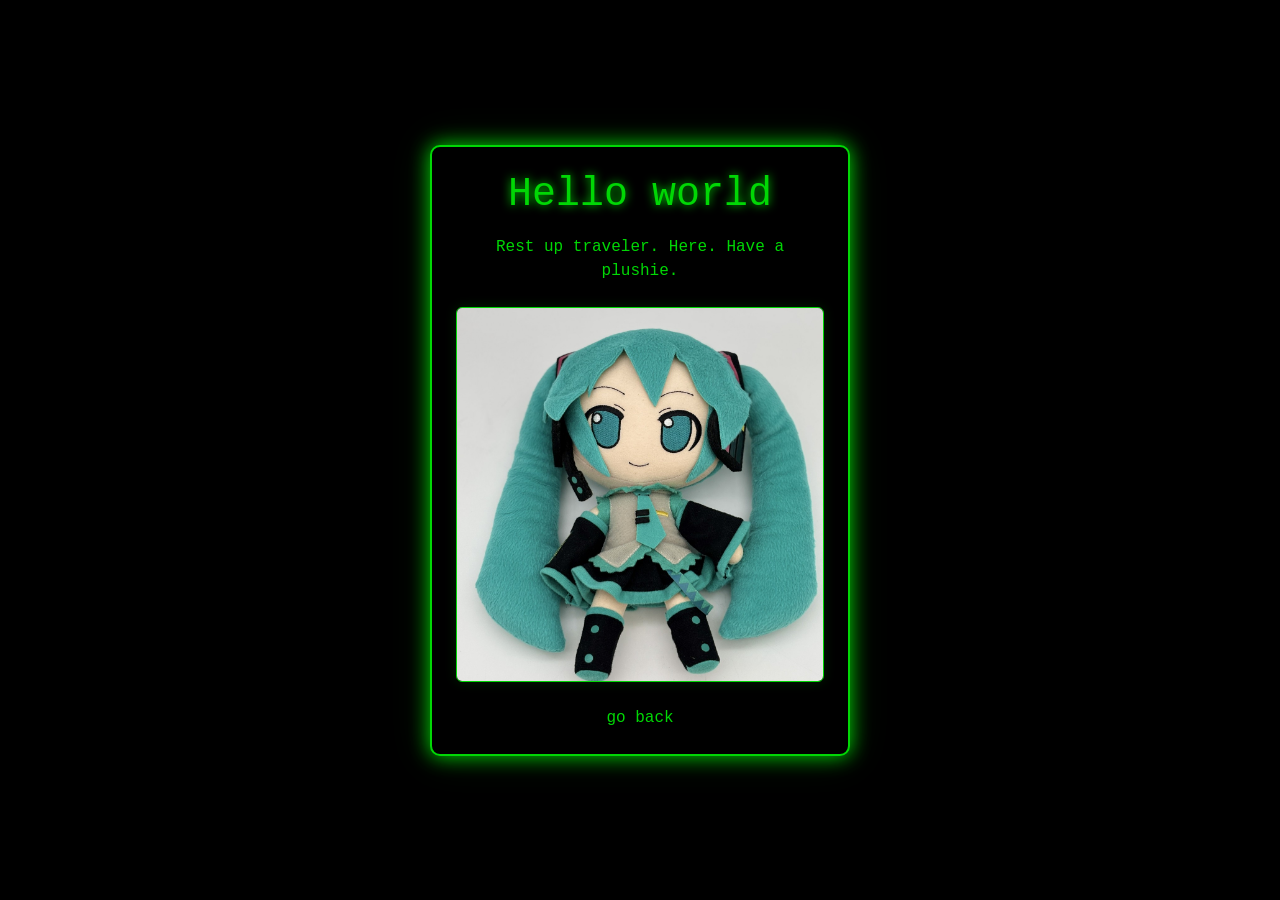
==== heelo.html @ 29fcb263 "first commit" ====
<!DOCTYPE html>
<html lang="sk">
<head>
    <meta charset="UTF-8">
    <meta name="viewport" content="width=device-width, initial-scale=1.0">
    <title>Hello world</title>
    <link href="https://cdn.jsdelivr.net/npm/bootstrap@5.3.3/dist/css/bootstrap.min.css" rel="stylesheet">
    <link rel="stylesheet" href="style.css">
</head>
<body class="d-flex align-items-center justify-content-center min-vh-100">

    <div class="hack-card p-4 text-center">
        <h1 class="mb-3">Hello world</h1>
        <p class="mb-4">Rest up traveler. Here. Have a plushie.</p>
        <img src="miku.jpg" alt="Hatsune Miku marketable plushie" class="img-fluid rounded hack-img mb-3">
        <a href="form.html" class="d-block hack-link mt-2">go back</a>
    </div>

    <script src="https://cdn.jsdelivr.net/npm/bootstrap@5.3.3/dist/js/bootstrap.bundle.min.js"></script>
</body>
</html>
---- style.css ----
/* ─── Hack.net theme — Bootstrap 5 overrides ─── */

:root {
    --hack-green: rgb(1, 215, 5);
    --hack-green-dim: rgba(1, 215, 5, 0.15);
}

body {
    background: #000;
    color: var(--hack-green);
    font-family: 'Courier New', Courier, monospace;
}

/* ── Form / Hello page ── */

.hack-card {
    width: 420px;
    max-width: 95vw;
    border: 2px solid var(--hack-green);
    border-radius: 10px;
    box-shadow: 0 0 20px var(--hack-green), 0 0 40px var(--hack-green-dim);
    background: #000;
}

h1 {
    text-shadow: 0 0 10px var(--hack-green);
}

.form-label {
    color: var(--hack-green);
    margin-bottom: 4px;
}

/* Double-class beats Bootstrap's .form-control specificity */
.form-control.hack-input,
.form-control.hack-input:focus {
    background: #000;
    color: var(--hack-green);
    border: 1px solid var(--hack-green);
    border-radius: 5px;
    font-family: inherit;
    caret-color: var(--hack-green);
    box-shadow: 0 0 6px var(--hack-green);
    outline: none;
}

input[type="date"]::-webkit-calendar-picker-indicator {
    filter: invert(1) sepia(1) saturate(5) hue-rotate(90deg);
    cursor: pointer;
}

/* Double-class beats Bootstrap's .btn specificity */
.btn.hack-btn {
    background: #000;
    color: var(--hack-green);
    border: 1px solid var(--hack-green);
    font-family: inherit;
    border-radius: 5px;
    transition: background 0.2s, color 0.2s, box-shadow 0.2s;
}

.btn.hack-btn:hover,
.btn.hack-btn:focus {
    background: var(--hack-green);
    color: #000;
    box-shadow: 0 0 10px var(--hack-green);
}

.hack-link {
    color: var(--hack-green);
    text-decoration: none;
    transition: text-shadow 0.2s;
}

.hack-link:hover {
    color: var(--hack-green);
    text-shadow: 0 0 8px var(--hack-green);
    text-decoration: underline;
}

.hack-img {
    width: 375px;
    height: 375px;
    max-width: 100%;
    object-fit: cover;
    border: 1px solid var(--hack-green);
    box-shadow: 0 0 12px var(--hack-green-dim);
}

/* ── Tips page ── */

.outer-wrap {
    max-width: 900px;
    margin: 0 auto;
    padding: 40px 24px;
}

.page-header {
    border-bottom: 1px solid rgba(1, 215, 5, 0.3);
    padding-bottom: 16px;
    margin-bottom: 32px;
}

.subtitle {
    font-size: 13px;
    opacity: 0.55;
    letter-spacing: 2px;
}

.blink {
    animation: blink 1.1s step-start infinite;
}

@keyframes blink {
    50% { opacity: 0; }
}

.tip-card {
    border: 1px solid var(--hack-green);
    border-radius: 8px;
    padding: 19px;
    background: #000;
    transition: box-shadow 0.25s, transform 0.25s;
    height: 100%;
}

.tip-card:hover {
    box-shadow: 0 0 18px var(--hack-green), 0 0 4px var(--hack-green) inset;
    transform: translateY(-3px);
}

.tip-number {
    font-size: 12px;
    opacity: 0.5;
    margin-bottom: 6px;
    letter-spacing: 2px;
}

.tip-title {
    font-size: 16px;
    font-weight: bold;
    margin-bottom: 8px;
    text-shadow: 0 0 6px var(--hack-green);
}

.tip-body {
    font-size: 14px;
    opacity: 0.85;
    line-height: 1.5;
}

.badge-tag {
    font-size: 10px;
    border: 1px solid var(--hack-green);
    border-radius: 4px;
    padding: 1px 6px;
    opacity: 0.6;
    letter-spacing: 1px;
    margin-top: 12px;
    display: inline-block;
}

/* ── Toggle utility ── */

.hidden {
    display: none;
}
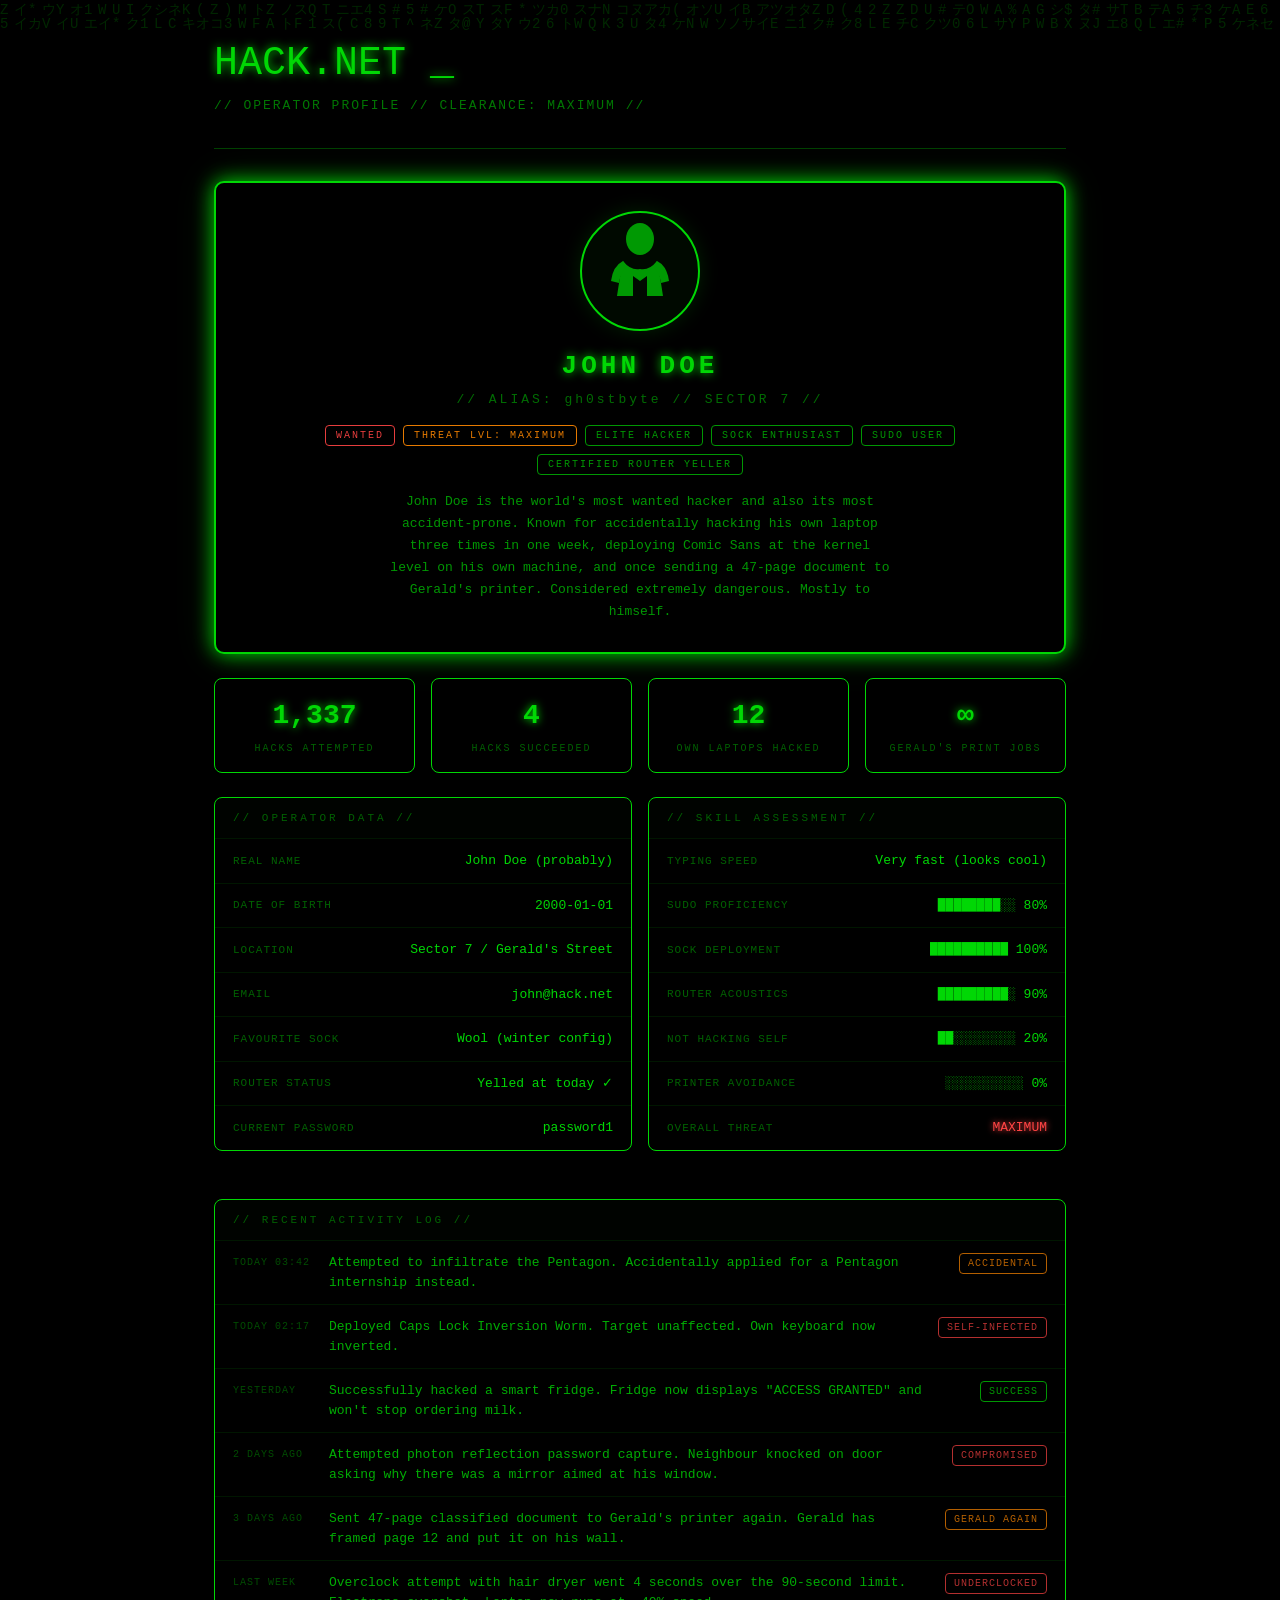
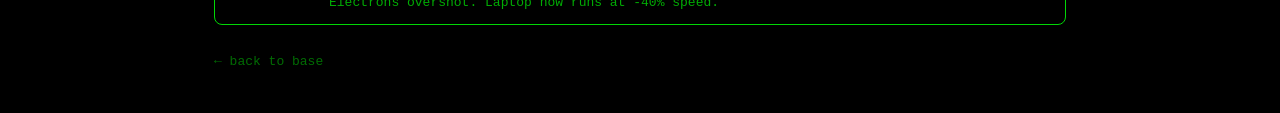
==== commit a2bc1c0f: "made profile card fixed linking problems" ====
--- a/heelo.html
+++ b/heelo.html
@@ -1,21 +1,233 @@
 <!DOCTYPE html>
-<html lang="sk">
+<html lang="en">
 <head>
     <meta charset="UTF-8">
     <meta name="viewport" content="width=device-width, initial-scale=1.0">
-    <title>Hello world</title>
+    <title>Profile // John Doe // Hack.net</title>
     <link href="https://cdn.jsdelivr.net/npm/bootstrap@5.3.3/dist/css/bootstrap.min.css" rel="stylesheet">
     <link rel="stylesheet" href="style.css">
 </head>
-<body class="d-flex align-items-center justify-content-center min-vh-100">
-
-    <div class="hack-card p-4 text-center">
-        <h1 class="mb-3">Hello world</h1>
-        <p class="mb-4">Rest up traveler. Here. Have a plushie.</p>
-        <img src="miku.jpg" alt="Hatsune Miku marketable plushie" class="img-fluid rounded hack-img mb-3">
-        <a href="form.html" class="d-block hack-link mt-2">go back</a>
+<body>
+
+    <canvas id="matrix-canvas"></canvas>
+    <div class="outer-wrap">
+
+        <div class="page-header">
+            <h1>HACK.NET <span class="blink">_</span></h1>
+            <p class="subtitle">// OPERATOR PROFILE // CLEARANCE: MAXIMUM //</p>
+        </div>
+
+        <!-- Profile header -->
+        <div class="profile-header">
+            <div class="avatar-wrap">
+                <svg viewBox="0 0 70 100" xmlns="http://www.w3.org/2000/svg" fill="rgb(1,215,5)">
+                    <ellipse cx="35" cy="18" rx="14" ry="16"/>
+                    <path d="M18 40 Q15 55 12 75 L28 75 L28 55 L35 60 L42 55 L42 75 L58 75 Q55 55 52 40 Q44 50 35 48 Q26 50 18 40Z"/>
+                    <path d="M18 40 Q8 45 6 60 L14 62 Q16 50 22 46Z"/>
+                    <path d="M52 40 Q62 45 64 60 L56 62 Q54 50 48 46Z"/>
+                </svg>
+            </div>
+
+            <div class="profile-name">JOHN DOE</div>
+            <div class="profile-alias">// ALIAS: gh0stbyte // SECTOR 7 //</div>
+
+            <div class="profile-badges">
+                <span class="profile-badge red">WANTED</span>
+                <span class="profile-badge orange">THREAT LVL: MAXIMUM</span>
+                <span class="profile-badge">ELITE HACKER</span>
+                <span class="profile-badge">SOCK ENTHUSIAST</span>
+                <span class="profile-badge">SUDO USER</span>
+                <span class="profile-badge">CERTIFIED ROUTER YELLER</span>
+            </div>
+
+            <div class="profile-bio">
+                John Doe is the world's most wanted hacker and also its most accident-prone.
+                Known for accidentally hacking his own laptop three times in one week, deploying
+                Comic Sans at the kernel level on his own machine, and once sending a 47-page
+                document to Gerald's printer. Considered extremely dangerous. Mostly to himself.
+            </div>
+        </div>
+
+        <!-- Stats -->
+        <div class="row g-3 mb-4">
+            <div class="col-6 col-md-3">
+                <div class="stat-card">
+                    <div class="stat-value">1,337</div>
+                    <div class="stat-label">HACKS ATTEMPTED</div>
+                </div>
+            </div>
+            <div class="col-6 col-md-3">
+                <div class="stat-card">
+                    <div class="stat-value">4</div>
+                    <div class="stat-label">HACKS SUCCEEDED</div>
+                </div>
+            </div>
+            <div class="col-6 col-md-3">
+                <div class="stat-card">
+                    <div class="stat-value">12</div>
+                    <div class="stat-label">OWN LAPTOPS HACKED</div>
+                </div>
+            </div>
+            <div class="col-6 col-md-3">
+                <div class="stat-card">
+                    <div class="stat-value">∞</div>
+                    <div class="stat-label">GERALD'S PRINT JOBS</div>
+                </div>
+            </div>
+        </div>
+
+        <div class="row g-3 mb-4">
+
+            <!-- Personal info -->
+            <div class="col-12 col-md-6">
+                <div class="info-block">
+                    <div class="info-block-title">// OPERATOR DATA //</div>
+                    <div class="info-row">
+                        <span class="info-key">REAL NAME</span>
+                        <span class="info-val">John Doe (probably)</span>
+                    </div>
+                    <div class="info-row">
+                        <span class="info-key">DATE OF BIRTH</span>
+                        <span class="info-val">2000-01-01</span>
+                    </div>
+                    <div class="info-row">
+                        <span class="info-key">LOCATION</span>
+                        <span class="info-val">Sector 7 / Gerald's Street</span>
+                    </div>
+                    <div class="info-row">
+                        <span class="info-key">EMAIL</span>
+                        <span class="info-val">john@hack.net</span>
+                    </div>
+                    <div class="info-row">
+                        <span class="info-key">FAVOURITE SOCK</span>
+                        <span class="info-val">Wool (winter config)</span>
+                    </div>
+                    <div class="info-row">
+                        <span class="info-key">ROUTER STATUS</span>
+                        <span class="info-val">Yelled at today ✓</span>
+                    </div>
+                    <div class="info-row">
+                        <span class="info-key">CURRENT PASSWORD</span>
+                        <span class="info-val">password1</span>
+                    </div>
+                </div>
+            </div>
+
+            <!-- Skills -->
+            <div class="col-12 col-md-6">
+                <div class="info-block">
+                    <div class="info-block-title">// SKILL ASSESSMENT //</div>
+                    <div class="info-row">
+                        <span class="info-key">TYPING SPEED</span>
+                        <span class="info-val">Very fast (looks cool)</span>
+                    </div>
+                    <div class="info-row">
+                        <span class="info-key">SUDO PROFICIENCY</span>
+                        <span class="info-val">████████░░ 80%</span>
+                    </div>
+                    <div class="info-row">
+                        <span class="info-key">SOCK DEPLOYMENT</span>
+                        <span class="info-val">██████████ 100%</span>
+                    </div>
+                    <div class="info-row">
+                        <span class="info-key">ROUTER ACOUSTICS</span>
+                        <span class="info-val">█████████░ 90%</span>
+                    </div>
+                    <div class="info-row">
+                        <span class="info-key">NOT HACKING SELF</span>
+                        <span class="info-val">██░░░░░░░░ 20%</span>
+                    </div>
+                    <div class="info-row">
+                        <span class="info-key">PRINTER AVOIDANCE</span>
+                        <span class="info-val">░░░░░░░░░░ 0%</span>
+                    </div>
+                    <div class="info-row">
+                        <span class="info-key">OVERALL THREAT</span>
+                        <span class="info-val" style="color: #ff4444; text-shadow: 0 0 6px #ff4444;">MAXIMUM</span>
+                    </div>
+                </div>
+            </div>
+
+        </div>
+
+        <!-- Activity log -->
+        <div class="info-block mb-4">
+            <div class="info-block-title">// RECENT ACTIVITY LOG //</div>
+            <div class="log-entry">
+                <span class="log-time">TODAY 03:42</span>
+                <span class="log-text">Attempted to infiltrate the Pentagon. Accidentally applied for a Pentagon internship instead.</span>
+                <span class="log-status warn">ACCIDENTAL</span>
+            </div>
+            <div class="log-entry">
+                <span class="log-time">TODAY 02:17</span>
+                <span class="log-text">Deployed Caps Lock Inversion Worm. Target unaffected. Own keyboard now inverted.</span>
+                <span class="log-status fail">SELF-INFECTED</span>
+            </div>
+            <div class="log-entry">
+                <span class="log-time">YESTERDAY</span>
+                <span class="log-text">Successfully hacked a smart fridge. Fridge now displays "ACCESS GRANTED" and won't stop ordering milk.</span>
+                <span class="log-status">SUCCESS</span>
+            </div>
+            <div class="log-entry">
+                <span class="log-time">2 DAYS AGO</span>
+                <span class="log-text">Attempted photon reflection password capture. Neighbour knocked on door asking why there was a mirror aimed at his window.</span>
+                <span class="log-status fail">COMPROMISED</span>
+            </div>
+            <div class="log-entry">
+                <span class="log-time">3 DAYS AGO</span>
+                <span class="log-text">Sent 47-page classified document to Gerald's printer again. Gerald has framed page 12 and put it on his wall.</span>
+                <span class="log-status warn">GERALD AGAIN</span>
+            </div>
+            <div class="log-entry">
+                <span class="log-time">LAST WEEK</span>
+                <span class="log-text">Overclock attempt with hair dryer went 4 seconds over the 90-second limit. Electrons overshot. Laptop now runs at -40% speed.</span>
+                <span class="log-status fail">UNDERCLOCKED</span>
+            </div>
+        </div>
+
+        <div class="mt-3">
+            <a href="main.html" class="hack-link" style="font-size: 13px; opacity: 0.5;">← back to base</a>
+        </div>
+
     </div>
 
     <script src="https://cdn.jsdelivr.net/npm/bootstrap@5.3.3/dist/js/bootstrap.bundle.min.js"></script>
+    <script>        // ── Matrix rain ──────────────────────────────────
+        const canvas = document.getElementById("matrix-canvas");
+        const ctx = canvas.getContext("2d");
+
+        canvas.width  = window.innerWidth;
+        canvas.height = window.innerHeight;
+
+        window.addEventListener("resize", () => {
+            canvas.width  = window.innerWidth;
+            canvas.height = window.innerHeight;
+            columns = Math.floor(canvas.width / fontSize);
+            drops = Array(columns).fill(1);
+        });
+
+        const fontSize = 14;
+        const chars = "アイウエオカキクケコサシスセソタチツテトナニヌネノ0123456789ABCDEFGHIJKLMNOPQRSTUVWXYZ@#$%^&*()";
+        let columns = Math.floor(canvas.width / fontSize);
+        let drops = Array(columns).fill(1);
+
+        function drawMatrix() {
+            ctx.fillStyle = "rgba(0, 0, 0, 0.05)";
+            ctx.fillRect(0, 0, canvas.width, canvas.height);
+            ctx.fillStyle = "rgb(1, 215, 5)";
+            ctx.font = fontSize + "px 'Courier New', monospace";
+
+            for (let i = 0; i < drops.length; i++) {
+                const char = chars[Math.floor(Math.random() * chars.length)];
+                ctx.fillText(char, i * fontSize, drops[i] * fontSize);
+                if (drops[i] * fontSize > canvas.height && Math.random() > 0.975) {
+                    drops[i] = 0;
+                }
+                drops[i]++;
+            }
+        }
+
+        setInterval(drawMatrix, 45);
+    </script>
 </body>
-</html>
+</html>
--- a/style.css
+++ b/style.css
@@ -5,13 +5,83 @@
     --hack-green-dim: rgba(1, 215, 5, 0.15);
 }
 
+/* ══════════════════════════════════════
+   GLOBAL
+══════════════════════════════════════ */
+
 body {
     background: #000;
     color: var(--hack-green);
     font-family: 'Courier New', Courier, monospace;
 }
 
-/* ── Form / Hello page ── */
+h1 {
+    text-shadow: 0 0 10px var(--hack-green);
+}
+
+.hidden {
+    display: none;
+}
+
+.blink {
+    animation: blink 1.1s step-start infinite;
+}
+
+@keyframes blink {
+    50% { opacity: 0; }
+}
+
+/* ══════════════════════════════════════
+   LAYOUT
+══════════════════════════════════════ */
+
+.outer-wrap {
+    max-width: 900px;
+    margin: 0 auto;
+    padding: 40px 24px;
+    position: relative;
+    z-index: 1;
+}
+
+.page-header {
+    border-bottom: 1px solid rgba(1, 215, 5, 0.3);
+    padding-bottom: 16px;
+    margin-bottom: 32px;
+    background: rgba(0, 0, 0, 0.7);
+}
+
+.divider {
+    border-top: 1px solid rgba(1, 215, 5, 0.25);
+    margin: 24px 0;
+}
+
+/* ══════════════════════════════════════
+   TYPOGRAPHY UTILITIES
+══════════════════════════════════════ */
+
+.subtitle {
+    font-size: 13px;
+    opacity: 0.55;
+    letter-spacing: 2px;
+}
+
+.welcome-label {
+    font-size: 11px;
+    letter-spacing: 3px;
+    opacity: 0.45;
+    margin-bottom: 4px;
+}
+
+.section-label {
+    font-size: 11px;
+    letter-spacing: 3px;
+    opacity: 0.4;
+    margin-bottom: 14px;
+}
+
+/* ══════════════════════════════════════
+   FORM PAGE
+══════════════════════════════════════ */
 
 .hack-card {
     width: 420px;
@@ -22,10 +92,6 @@
     background: #000;
 }
 
-h1 {
-    text-shadow: 0 0 10px var(--hack-green);
-}
-
 .form-label {
     color: var(--hack-green);
     margin-bottom: 4px;
@@ -87,33 +153,9 @@
     box-shadow: 0 0 12px var(--hack-green-dim);
 }
 
-/* ── Tips page ── */
-
-.outer-wrap {
-    max-width: 900px;
-    margin: 0 auto;
-    padding: 40px 24px;
-}
-
-.page-header {
-    border-bottom: 1px solid rgba(1, 215, 5, 0.3);
-    padding-bottom: 16px;
-    margin-bottom: 32px;
-}
-
-.subtitle {
-    font-size: 13px;
-    opacity: 0.55;
-    letter-spacing: 2px;
-}
-
-.blink {
-    animation: blink 1.1s step-start infinite;
-}
-
-@keyframes blink {
-    50% { opacity: 0; }
-}
+/* ══════════════════════════════════════
+   TIPS PAGE
+══════════════════════════════════════ */
 
 .tip-card {
     border: 1px solid var(--hack-green);
@@ -160,8 +202,608 @@
     display: inline-block;
 }
 
-/* ── Toggle utility ── */
-
-.hidden {
+/* ══════════════════════════════════════
+   TUTORIALS PAGE
+══════════════════════════════════════ */
+
+.tut-item {
+    border: 1px solid var(--hack-green);
+    border-radius: 8px;
+    margin-bottom: 10px;
+    overflow: hidden;
+}
+
+.tut-header {
+    width: 100%;
+    background: #000;
+    color: var(--hack-green);
+    font-family: 'Courier New', Courier, monospace;
+    font-size: 15px;
+    font-weight: bold;
+    border: none;
+    padding: 14px 18px;
+    text-align: left;
+    cursor: pointer;
+    display: flex;
+    justify-content: space-between;
+    align-items: center;
+    transition: background 0.2s;
+}
+
+.tut-header:hover {
+    background: rgba(1, 215, 5, 0.08);
+}
+
+.tut-header .arrow {
+    transition: transform 0.3s;
+    font-size: 12px;
+    opacity: 0.7;
+}
+
+.tut-header.open .arrow {
+    transform: rotate(180deg);
+}
+
+.tut-body {
     display: none;
-}+    padding: 16px 18px;
+    border-top: 1px solid rgba(1, 215, 5, 0.3);
+    font-size: 14px;
+    line-height: 1.7;
+    opacity: 0.85;
+}
+
+.tut-body.open {
+    display: block;
+}
+
+.tut-body code {
+    background: rgba(1, 215, 5, 0.1);
+    border: 1px solid rgba(1, 215, 5, 0.3);
+    border-radius: 4px;
+    padding: 1px 6px;
+    font-family: 'Courier New', Courier, monospace;
+    font-size: 13px;
+}
+
+.tut-body .warning {
+    border-left: 3px solid var(--hack-green);
+    padding-left: 12px;
+    margin-top: 10px;
+    opacity: 0.7;
+    font-size: 13px;
+}
+
+.diff-badge {
+    font-size: 10px;
+    border: 1px solid var(--hack-green);
+    border-radius: 4px;
+    padding: 1px 7px;
+    opacity: 0.55;
+    letter-spacing: 1px;
+    margin-left: 10px;
+    font-weight: normal;
+}
+
+/* ══════════════════════════════════════
+   LANDING PAGE (main.html)
+══════════════════════════════════════ */
+
+#matrix-canvas {
+    position: fixed;
+    top: 0;
+    left: 0;
+    width: 100%;
+    height: 100%;
+    z-index: 0;
+    opacity: 0.18;
+    pointer-events: none;
+}
+
+.ticker-wrap {
+    border-top: 1px solid var(--hack-green);
+    border-bottom: 1px solid var(--hack-green);
+    overflow: hidden;
+    padding: 10px 0;
+    margin: 28px 0;
+    background: rgba(0, 0, 0, 0.7);
+}
+
+.ticker-track {
+    display: flex;
+    width: max-content;
+    animation: ticker 40s linear infinite;
+}
+
+.ticker-track:hover {
+    animation-play-state: paused;
+}
+
+.ticker-item {
+    white-space: nowrap;
+    padding: 0 48px;
+    font-size: 13px;
+    letter-spacing: 1px;
+    opacity: 0.85;
+}
+
+.ticker-item::before {
+    content: "// ";
+    opacity: 0.4;
+}
+
+@keyframes ticker {
+    0%   { transform: translateX(0); }
+    100% { transform: translateX(-50%); }
+}
+
+.nav-btn {
+    display: block;
+    width: 100%;
+    padding: 18px;
+    margin-bottom: 14px;
+    background: rgba(0, 0, 0, 0.85);
+    color: var(--hack-green);
+    border: 1px solid var(--hack-green);
+    border-radius: 8px;
+    font-family: 'Courier New', Courier, monospace;
+    font-size: 15px;
+    font-weight: bold;
+    text-align: left;
+    text-decoration: none;
+    letter-spacing: 1px;
+    transition: background 0.2s, box-shadow 0.2s, transform 0.15s;
+    cursor: pointer;
+}
+
+.nav-btn:hover {
+    background: rgba(1, 215, 5, 0.08);
+    box-shadow: 0 0 14px var(--hack-green);
+    color: var(--hack-green);
+    transform: translateX(4px);
+}
+
+.nav-btn .btn-arrow {
+    float: right;
+    opacity: 0.5;
+    transition: opacity 0.2s, transform 0.2s;
+}
+
+.nav-btn:hover .btn-arrow {
+    opacity: 1;
+    transform: translateX(4px);
+}
+
+.nav-btn .btn-sub {
+    display: block;
+    font-size: 11px;
+    font-weight: normal;
+    opacity: 0.5;
+    margin-top: 3px;
+    letter-spacing: 2px;
+}
+
+.status-dot {
+    display: inline-block;
+    width: 8px;
+    height: 8px;
+    border-radius: 50%;
+    background: var(--hack-green);
+    box-shadow: 0 0 6px var(--hack-green);
+    margin-right: 6px;
+    animation: pulse 2s ease-in-out infinite;
+}
+
+@keyframes pulse {
+    0%, 100% { opacity: 1; }
+    50%       { opacity: 0.3; }
+}
+
+/* ── Wanted poster ── */
+
+a.wanted-poster {
+    display: block;
+    border: 2px solid var(--hack-green);
+    border-radius: 8px;
+    padding: 20px;
+    background: rgba(0, 0, 0, 0.85);
+    text-align: center;
+    margin-bottom: 14px;
+    box-shadow: 0 0 16px var(--hack-green-dim);
+    text-decoration: none;
+    color: var(--hack-green);
+    transition: box-shadow 0.25s, transform 0.2s;
+}
+
+a.wanted-poster:hover {
+    box-shadow: 0 0 28px var(--hack-green), 0 0 6px var(--hack-green) inset;
+    transform: translateY(-3px);
+    color: var(--hack-green);
+}
+
+.wanted-title {
+    font-size: 11px;
+    letter-spacing: 5px;
+    opacity: 0.5;
+    margin-bottom: 6px;
+}
+
+.wanted-heading {
+    font-size: 22px;
+    font-weight: bold;
+    letter-spacing: 4px;
+    text-shadow: 0 0 10px var(--hack-green);
+    margin-bottom: 14px;
+}
+
+.wanted-silhouette {
+    width: 100px;
+    height: 120px;
+    margin: 0 auto 14px;
+    border: 1px solid rgba(1, 215, 5, 0.4);
+    border-radius: 4px;
+    display: flex;
+    align-items: center;
+    justify-content: center;
+    background: rgba(1, 215, 5, 0.04);
+}
+
+.wanted-silhouette svg {
+    width: 70px;
+    height: 100px;
+    opacity: 0.6;
+}
+
+.wanted-name {
+    font-size: 18px;
+    font-weight: bold;
+    letter-spacing: 3px;
+    margin-bottom: 6px;
+}
+
+.wanted-detail {
+    font-size: 11px;
+    opacity: 0.45;
+    letter-spacing: 2px;
+    margin-bottom: 3px;
+}
+
+.wanted-reward {
+    margin-top: 12px;
+    font-size: 13px;
+    letter-spacing: 2px;
+    border-top: 1px solid rgba(1, 215, 5, 0.25);
+    padding-top: 10px;
+    opacity: 0.7;
+}
+
+.wanted-reward span {
+    font-size: 16px;
+    font-weight: bold;
+    text-shadow: 0 0 8px var(--hack-green);
+}
+
+.wanted-click-hint {
+    font-size: 10px;
+    letter-spacing: 2px;
+    opacity: 0.35;
+    margin-top: 10px;
+}
+
+/* ══════════════════════════════════════
+   ZERO DAY MARKET PAGE
+══════════════════════════════════════ */
+
+.shop-header-bar {
+    display: flex;
+    justify-content: space-between;
+    align-items: center;
+    flex-wrap: wrap;
+    gap: 10px;
+    margin-bottom: 28px;
+}
+
+.cart-badge {
+    font-size: 12px;
+    border: 1px solid var(--hack-green);
+    border-radius: 6px;
+    padding: 6px 14px;
+    letter-spacing: 2px;
+    opacity: 0.8;
+    cursor: pointer;
+    transition: box-shadow 0.2s;
+}
+
+.cart-badge:hover {
+    box-shadow: 0 0 10px var(--hack-green);
+}
+
+.product-card {
+    border: 1px solid var(--hack-green);
+    border-radius: 8px;
+    padding: 20px;
+    background: #000;
+    height: 100%;
+    transition: box-shadow 0.25s, transform 0.2s;
+    display: flex;
+    flex-direction: column;
+}
+
+.product-card:hover {
+    box-shadow: 0 0 18px var(--hack-green), 0 0 4px var(--hack-green) inset;
+    transform: translateY(-3px);
+}
+
+.product-id {
+    font-size: 10px;
+    letter-spacing: 2px;
+    opacity: 0.35;
+    margin-bottom: 4px;
+}
+
+.product-name {
+    font-size: 15px;
+    font-weight: bold;
+    text-shadow: 0 0 6px var(--hack-green);
+    margin-bottom: 6px;
+}
+
+.product-target {
+    font-size: 10px;
+    opacity: 0.45;
+    letter-spacing: 2px;
+    margin-bottom: 10px;
+}
+
+.product-desc {
+    font-size: 13px;
+    opacity: 0.8;
+    line-height: 1.6;
+    flex-grow: 1;
+    margin-bottom: 14px;
+}
+
+.product-footer {
+    display: flex;
+    justify-content: space-between;
+    align-items: center;
+    border-top: 1px solid rgba(1, 215, 5, 0.2);
+    padding-top: 12px;
+    margin-top: auto;
+}
+
+.product-price {
+    font-size: 16px;
+    font-weight: bold;
+    text-shadow: 0 0 6px var(--hack-green);
+}
+
+.product-price .currency {
+    font-size: 11px;
+    opacity: 0.5;
+    margin-right: 2px;
+}
+
+.buy-btn {
+    font-size: 11px;
+    padding: 5px 12px;
+    background: #000;
+    color: var(--hack-green);
+    border: 1px solid var(--hack-green);
+    border-radius: 4px;
+    font-family: inherit;
+    letter-spacing: 1px;
+    cursor: pointer;
+    transition: background 0.2s, color 0.2s;
+}
+
+.buy-btn:hover {
+    background: var(--hack-green);
+    color: #000;
+}
+
+.severity {
+    font-size: 10px;
+    border-radius: 4px;
+    padding: 2px 7px;
+    letter-spacing: 1px;
+    margin-bottom: 10px;
+    display: inline-block;
+    border: 1px solid var(--hack-green);
+    opacity: 0.6;
+}
+
+.severity.critical { border-color: #ff4444; color: #ff4444; opacity: 0.8; }
+.severity.high     { border-color: #ff8800; color: #ff8800; opacity: 0.8; }
+.severity.medium   { border-color: var(--hack-green); color: var(--hack-green); }
+
+#toast {
+    position: fixed;
+    bottom: 24px;
+    right: 24px;
+    background: #000;
+    border: 1px solid var(--hack-green);
+    border-radius: 6px;
+    padding: 12px 20px;
+    font-size: 13px;
+    letter-spacing: 1px;
+    box-shadow: 0 0 16px var(--hack-green);
+    opacity: 0;
+    transition: opacity 0.3s;
+    pointer-events: none;
+    z-index: 999;
+}
+
+#toast.show { opacity: 1; }
+        /* ── Profile avatar ── */
+        .avatar-wrap {
+            width: 120px;
+            height: 120px;
+            border: 2px solid var(--hack-green);
+            border-radius: 50%;
+            margin: 0 auto 16px;
+            display: flex;
+            align-items: center;
+            justify-content: center;
+            background: rgba(1, 215, 5, 0.04);
+            box-shadow: 0 0 20px var(--hack-green-dim);
+        }
+
+        .avatar-wrap svg {
+            width: 70px;
+            height: 100px;
+            opacity: 0.7;
+        }
+
+        /* ── Profile header card ── */
+        .profile-header {
+            border: 2px solid var(--hack-green);
+            border-radius: 10px;
+            padding: 28px;
+            background: #000;
+            text-align: center;
+            box-shadow: 0 0 20px var(--hack-green), 0 0 40px var(--hack-green-dim);
+            margin-bottom: 24px;
+        }
+
+        .profile-name {
+            font-size: 26px;
+            font-weight: bold;
+            letter-spacing: 4px;
+            text-shadow: 0 0 10px var(--hack-green);
+            margin-bottom: 4px;
+        }
+
+        .profile-alias {
+            font-size: 13px;
+            opacity: 0.5;
+            letter-spacing: 3px;
+            margin-bottom: 16px;
+        }
+
+        .profile-badges {
+            display: flex;
+            justify-content: center;
+            flex-wrap: wrap;
+            gap: 8px;
+            margin-bottom: 16px;
+        }
+
+        .profile-badge {
+            font-size: 10px;
+            border: 1px solid var(--hack-green);
+            border-radius: 4px;
+            padding: 2px 10px;
+            letter-spacing: 2px;
+            opacity: 0.7;
+        }
+
+        .profile-badge.red   { border-color: #ff4444; color: #ff4444; opacity: 0.9; }
+        .profile-badge.orange { border-color: #ff8800; color: #ff8800; opacity: 0.9; }
+
+        .profile-bio {
+            font-size: 13px;
+            opacity: 0.7;
+            line-height: 1.7;
+            max-width: 500px;
+            margin: 0 auto;
+        }
+
+        /* ── Stat cards ── */
+        .stat-card {
+            border: 1px solid var(--hack-green);
+            border-radius: 8px;
+            padding: 16px;
+            background: #000;
+            text-align: center;
+            height: 100%;
+        }
+
+        .stat-value {
+            font-size: 28px;
+            font-weight: bold;
+            text-shadow: 0 0 8px var(--hack-green);
+            margin-bottom: 4px;
+        }
+
+        .stat-label {
+            font-size: 10px;
+            opacity: 0.45;
+            letter-spacing: 2px;
+        }
+
+        /* ── Info rows ── */
+        .info-block {
+            border: 1px solid var(--hack-green);
+            border-radius: 8px;
+            background: #000;
+            overflow: hidden;
+            margin-bottom: 24px;
+        }
+
+        .info-block-title {
+            font-size: 11px;
+            letter-spacing: 3px;
+            opacity: 0.45;
+            padding: 12px 18px;
+            border-bottom: 1px solid rgba(1, 215, 5, 0.2);
+            background: rgba(1, 215, 5, 0.03);
+        }
+
+        .info-row {
+            display: flex;
+            justify-content: space-between;
+            align-items: center;
+            padding: 12px 18px;
+            border-bottom: 1px solid rgba(1, 215, 5, 0.1);
+            font-size: 13px;
+        }
+
+        .info-row:last-child { border-bottom: none; }
+
+        .info-key {
+            opacity: 0.45;
+            letter-spacing: 1px;
+            font-size: 11px;
+        }
+
+        .info-val {
+            text-align: right;
+        }
+
+        /* ── Activity log ── */
+        .log-entry {
+            display: flex;
+            gap: 16px;
+            padding: 12px 18px;
+            border-bottom: 1px solid rgba(1, 215, 5, 0.1);
+            font-size: 13px;
+            align-items: flex-start;
+        }
+
+        .log-entry:last-child { border-bottom: none; }
+
+        .log-time {
+            font-size: 10px;
+            opacity: 0.35;
+            letter-spacing: 1px;
+            white-space: nowrap;
+            padding-top: 2px;
+            min-width: 80px;
+        }
+
+        .log-text { opacity: 0.8; line-height: 1.5; }
+
+        .log-status {
+            font-size: 10px;
+            padding: 2px 8px;
+            border-radius: 4px;
+            border: 1px solid var(--hack-green);
+            letter-spacing: 1px;
+            white-space: nowrap;
+            margin-left: auto;
+            opacity: 0.7;
+        }
+
+        .log-status.fail { border-color: #ff4444; color: #ff4444; }
+        .log-status.warn { border-color: #ff8800; color: #ff8800; }
